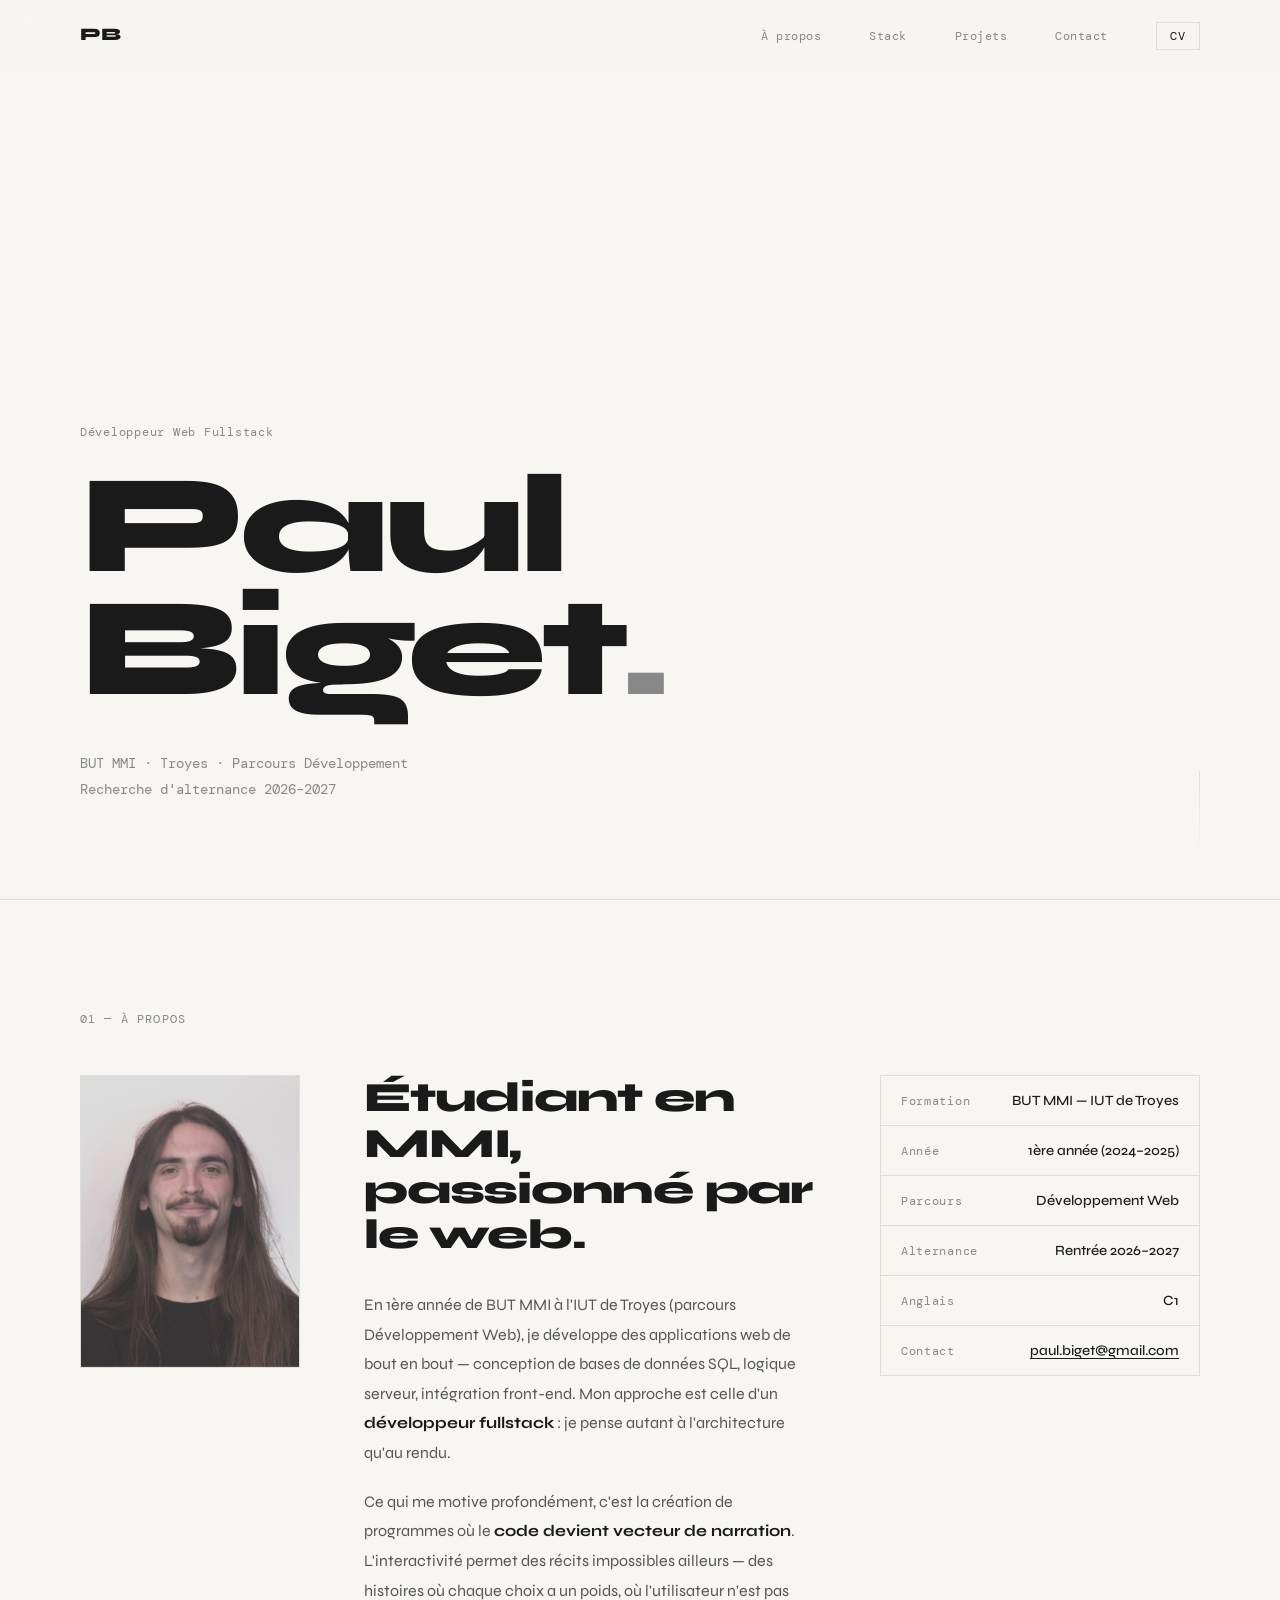
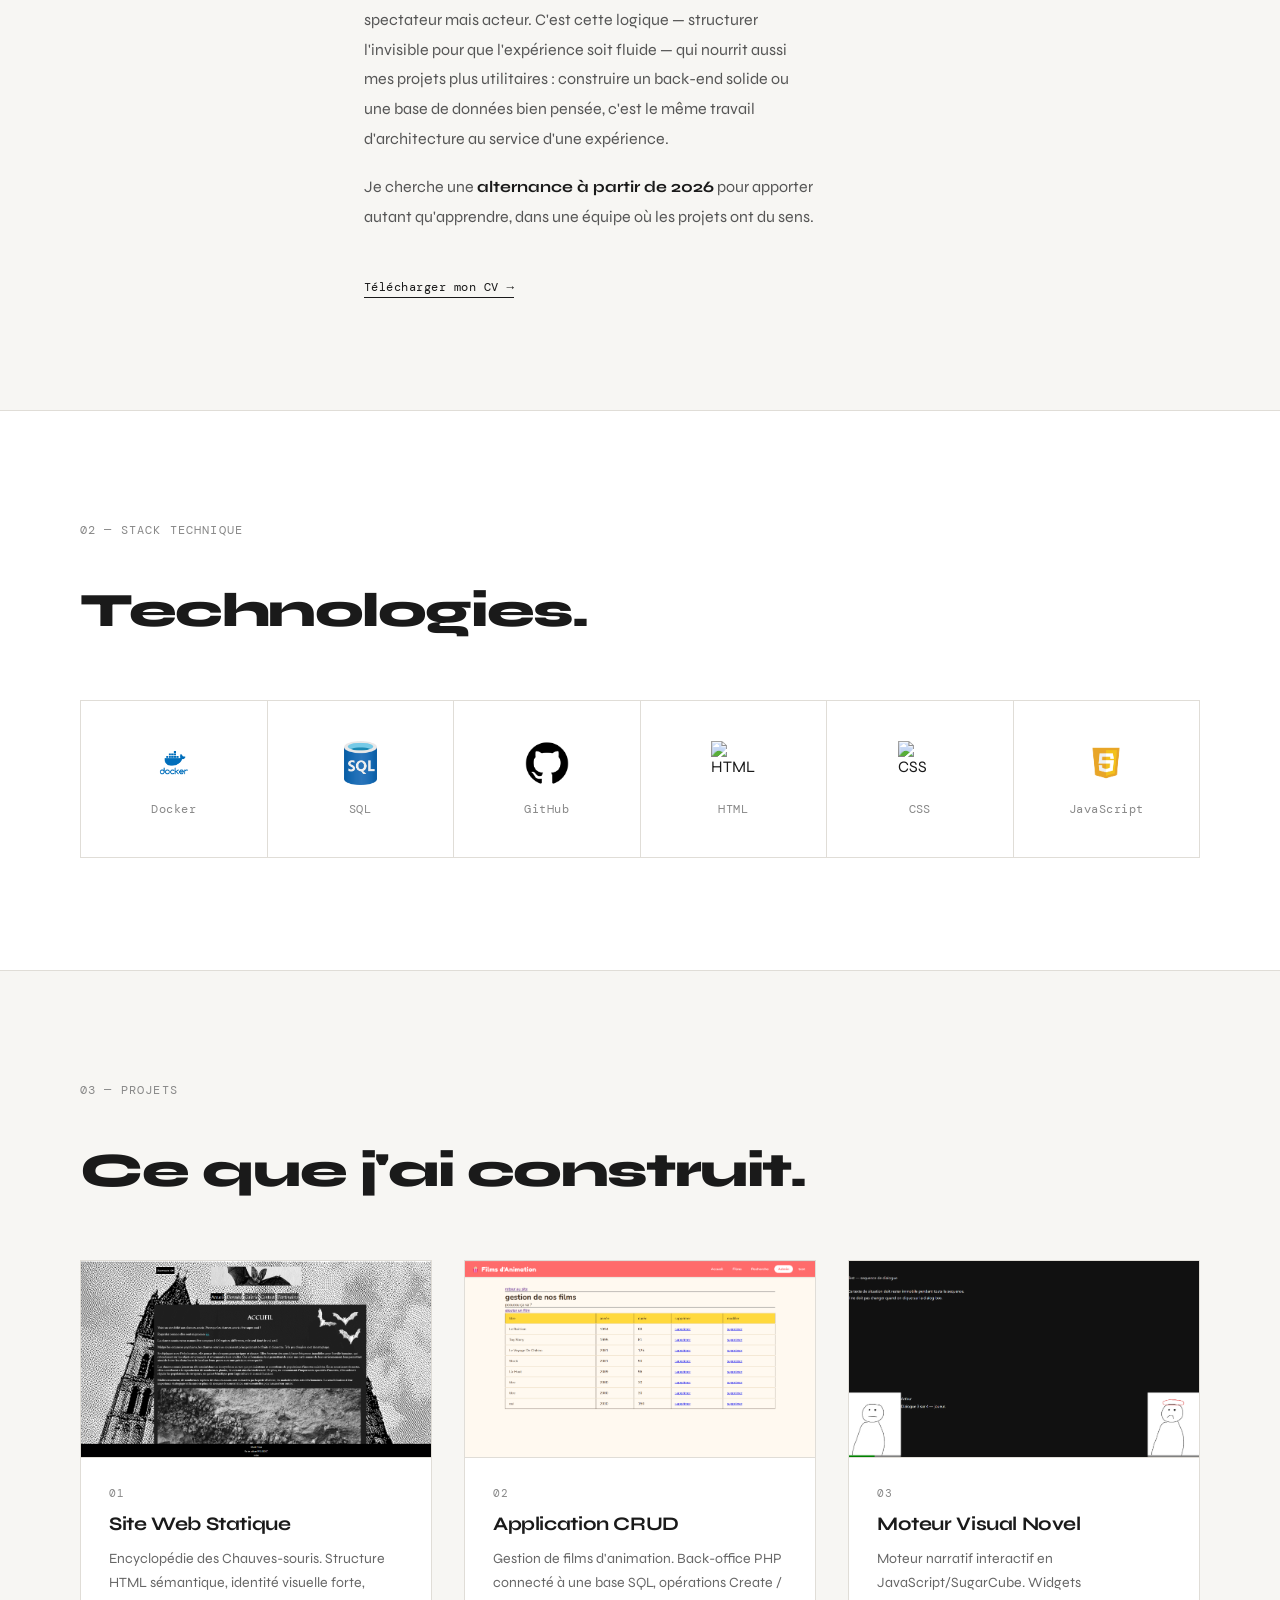
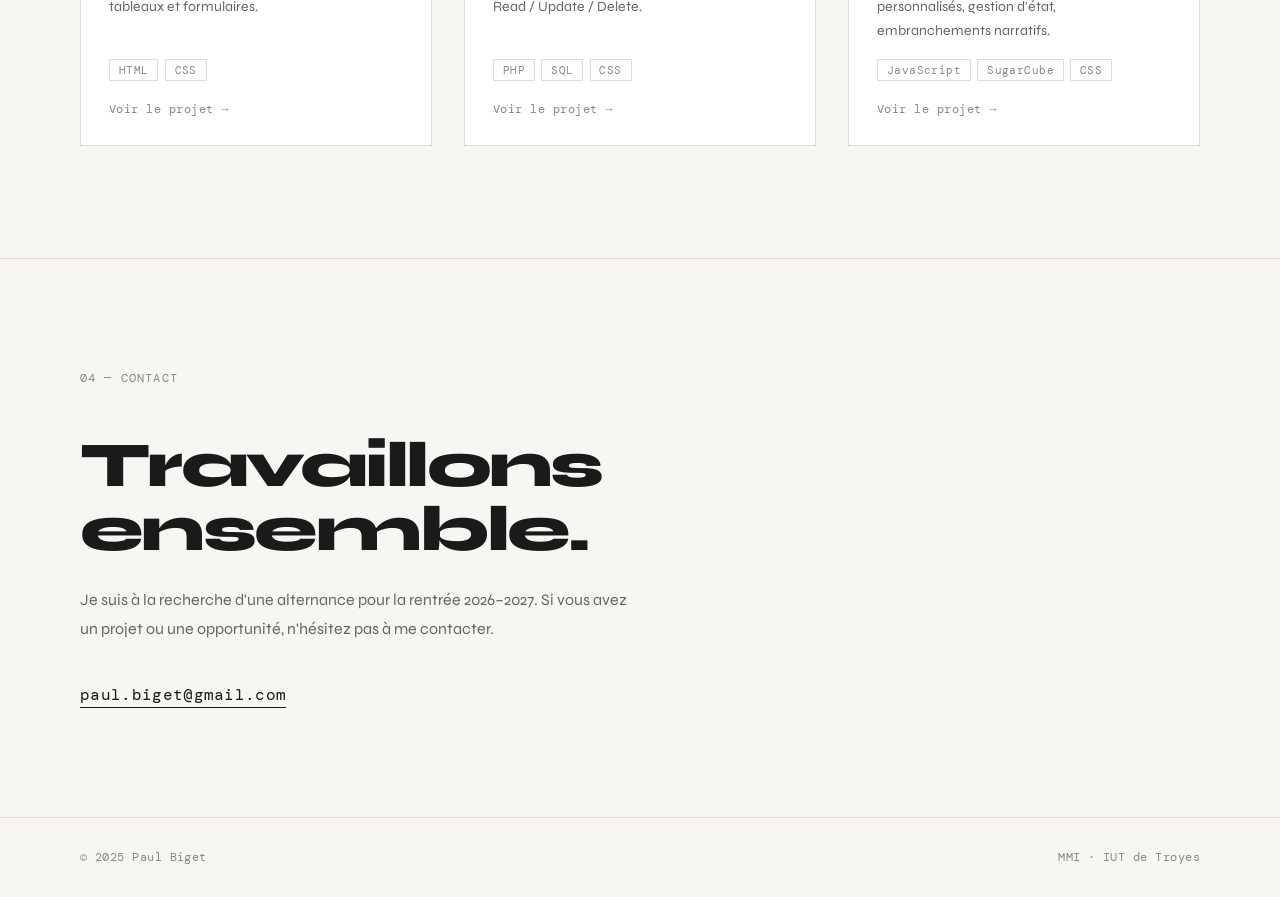
==== index.html @ c31f020d "Add files via upload" ====
<!DOCTYPE html>
<html lang="fr">
<head>
    <meta charset="UTF-8">
    <meta name="viewport" content="width=device-width, initial-scale=1.0">
    <title>Paul Biget — Portfolio</title>
    <link rel="preconnect" href="https://fonts.googleapis.com">
    <link href="https://fonts.googleapis.com/css2?family=Syne:wght@400;600;700;800&family=DM+Mono:wght@300;400&display=swap" rel="stylesheet">
    <link rel="stylesheet" href="style.css">
</head>
<body>

    <!-- NAV -->
    <nav>
        <span class="nav-logo">PB</span>
        <ul>
            <li><a href="#about">À propos</a></li>
            <li><a href="#skills">Stack</a></li>
            <li><a href="#projects">Projets</a></li>
            <li><a href="#contact">Contact</a></li>
            <li><a href="cv.pdf" target="_blank" class="nav-cv">CV</a></li>
        </ul>
    </nav>

    <!-- HERO -->
    <section id="hero">
        <div class="hero-content">
            <p class="hero-tag">Développeur Web Fullstack</p>
            <h1>Paul<br>Biget<span class="dot">.</span></h1>
            <p class="hero-sub">BUT MMI · Troyes · Parcours Développement<br>Recherche d'alternance 2026–2027</p>
        </div>
        <div class="hero-scroll">
            <div class="scroll-line"></div>
        </div>
    </section>

    <!-- ABOUT -->
    <section id="about">
        <div class="section-label">01 — À propos</div>
        <div class="about-grid">

            <div class="about-portrait">
                <img src="img/portrait.jpg" alt="Portrait de Paul Biget">
            </div>

            <div class="about-text">
                <h2>Étudiant en MMI,<br>passionné par le web.</h2>
                <p>En 1ère année de BUT MMI à l'IUT de Troyes (parcours Développement Web), je développe des applications web de bout en bout — conception de bases de données SQL, logique serveur, intégration front-end. Mon approche est celle d'un <strong>développeur fullstack</strong> : je pense autant à l'architecture qu'au rendu.</p>
                <p>Ce qui me motive profondément, c'est la création de programmes où le <strong>code devient vecteur de narration</strong>. L'interactivité permet des récits impossibles ailleurs — des histoires où chaque choix a un poids, où l'utilisateur n'est pas spectateur mais acteur. C'est cette logique — structurer l'invisible pour que l'expérience soit fluide — qui nourrit aussi mes projets plus utilitaires : construire un back-end solide ou une base de données bien pensée, c'est le même travail d'architecture au service d'une expérience.</p>
                <p>Je cherche une <strong>alternance à partir de 2026</strong> pour apporter autant qu'apprendre, dans une équipe où les projets ont du sens.</p>
                <a href="cv.pdf" target="_blank" class="cv-link">Télécharger mon CV →</a>
            </div>

            <div class="about-card">
                <div class="card-line">
                    <span class="label">Formation</span>
                    <span>BUT MMI — IUT de Troyes</span>
                </div>
                <div class="card-line">
                    <span class="label">Année</span>
                    <span>1ère année (2024–2025)</span>
                </div>
                <div class="card-line">
                    <span class="label">Parcours</span>
                    <span>Développement Web</span>
                </div>
                <div class="card-line">
                    <span class="label">Alternance</span>
                    <span>Rentrée 2026–2027</span>
                </div>
                <div class="card-line">
                    <span class="label">Anglais</span>
                    <span>C1</span>
                </div>
                <div class="card-line">
                    <span class="label">Contact</span>
                    <span><a href="mailto:paul.biget@gmail.com">paul.biget@gmail.com</a></span>
                </div>
            </div>

        </div>
    </section>

    <!-- SKILLS -->
    <section id="skills">
        <div class="section-label">02 — Stack technique</div>
        <h2>Technologies.</h2>
        <div class="skills-grid">
            <div class="skill-item">
                <div class="skill-logo"><img src="img/docker.png" alt="Docker"></div>
                <span class="skill-name">Docker</span>
            </div>
            <div class="skill-item">
                <div class="skill-logo"><img src="img/sql.png" alt="SQL"></div>
                <span class="skill-name">SQL</span>
            </div>
            <div class="skill-item">
                <div class="skill-logo"><img src="img/github.png" alt="GitHub"></div>
                <span class="skill-name">GitHub</span>
            </div>
            <div class="skill-item">
                <div class="skill-logo"><img src="img/html.png" alt="HTML"></div>
                <span class="skill-name">HTML</span>
            </div>
            <div class="skill-item">
                <div class="skill-logo"><img src="img/css.png" alt="CSS"></div>
                <span class="skill-name">CSS</span>
            </div>
            <div class="skill-item">
                <div class="skill-logo"><img src="img/javascript.png" alt="JavaScript"></div>
                <span class="skill-name">JavaScript</span>
            </div>
        </div>
    </section>

    <!-- PROJECTS -->
    <section id="projects">
        <div class="section-label">03 — Projets</div>
        <h2>Ce que j'ai construit.</h2>
        <div class="projects-grid">

            <a href="projet1.html" class="project-card">
                <div class="project-img">
                    <img src="img/projet1.png" alt="Aperçu Projet 1">
                </div>
                <div class="project-body">
                    <span class="project-num">01</span>
                    <h3>Site Web Statique</h3>
                    <p>Encyclopédie des Chauves-souris. Structure HTML sémantique, identité visuelle forte, tableaux et formulaires.</p>
                    <div class="project-tags">
                        <span>HTML</span><span>CSS</span>
                    </div>
                    <span class="project-link">Voir le projet →</span>
                </div>
            </a>

            <a href="projet2.html" class="project-card">
                <div class="project-img">
                    <img src="img/projet2.png" alt="Aperçu Projet 2">
                </div>
                <div class="project-body">
                    <span class="project-num">02</span>
                    <h3>Application CRUD</h3>
                    <p>Gestion de films d'animation. Back-office PHP connecté à une base SQL, opérations Create / Read / Update / Delete.</p>
                    <div class="project-tags">
                        <span>PHP</span><span>SQL</span><span>CSS</span>
                    </div>
                    <span class="project-link">Voir le projet →</span>
                </div>
            </a>

            <a href="projet3.html" class="project-card">
                <div class="project-img">
                    <img src="img/projet3.png" alt="Aperçu Projet 3">
                </div>
                <div class="project-body">
                    <span class="project-num">03</span>
                    <h3>Moteur Visual Novel</h3>
                    <p>Moteur narratif interactif en JavaScript/SugarCube. Widgets personnalisés, gestion d'état, embranchements narratifs.</p>
                    <div class="project-tags">
                        <span>JavaScript</span><span>SugarCube</span><span>CSS</span>
                    </div>
                    <span class="project-link">Voir le projet →</span>
                </div>
            </a>

        </div>
    </section>

    <!-- CONTACT -->
    <section id="contact">
        <div class="section-label">04 — Contact</div>
        <div class="contact-inner">
            <h2>Travaillons<br>ensemble.</h2>
            <p>Je suis à la recherche d'une alternance pour la rentrée 2026–2027. Si vous avez un projet ou une opportunité, n'hésitez pas à me contacter.</p>
            <a href="mailto:paul.biget@gmail.com" class="contact-link">paul.biget@gmail.com</a>
        </div>
    </section>

    <!-- FOOTER -->
    <footer>
        <span>© 2025 Paul Biget</span>
        <span>MMI · IUT de Troyes</span>
    </footer>

    <script src="script.js"></script>
</body>
</html>
---- style.css ----
/* ===== RESET & VARIABLES ===== */
*, *::before, *::after { box-sizing: border-box; margin: 0; padding: 0; }

:root {
    --bg: #f7f6f3;
    --surface: #fff;
    --border: #e0ddd7;
    --text: #1a1a1a;
    --muted: #888;
    --accent: #1a1a1a;
    --font-head: 'Syne', sans-serif;
    --font-mono: 'DM Mono', monospace;
    --ease: cubic-bezier(0.16, 1, 0.3, 1);
}

html {
    font-family: var(--font-head);
    background-color: var(--bg);
    color: var(--text);
    scroll-behavior: smooth;
}

body { overflow-x: hidden; }

/* ===== NAV ===== */
nav {
    position: fixed; top: 0; left: 0; right: 0; z-index: 100;
    display: flex; align-items: center; justify-content: space-between;
    padding: 1.5rem 5rem;
    background: rgba(247, 246, 243, 0.9);
    backdrop-filter: blur(12px);
    border-bottom: 1px solid transparent;
    transition: border-color 0.4s;
}
nav.scrolled { border-color: var(--border); }

.nav-logo {
    font-family: var(--font-head);
    font-weight: 800;
    font-size: 1.1rem;
    letter-spacing: -0.01em;
    color: var(--text);
}
nav ul { list-style: none; display: flex; gap: 3rem; align-items: center; }
nav ul a {
    font-family: var(--font-mono);
    font-size: 0.78rem;
    color: var(--muted);
    text-decoration: none;
    letter-spacing: 0.04em;
    transition: color 0.2s;
}
nav ul a:hover { color: var(--text); }

/* ===== HERO ===== */
#hero {
    min-height: 100vh;
    display: flex; align-items: flex-end;
    padding: 0 5rem 6rem;
    position: relative;
    border-bottom: 1px solid var(--border);
}
.hero-content { max-width: 800px; }

.hero-tag {
    font-family: var(--font-mono); font-size: 0.78rem;
    color: var(--muted); letter-spacing: 0.06em;
    margin-bottom: 1.5rem; display: block;
    opacity: 0; transform: translateY(12px);
    animation: reveal 0.7s var(--ease) 0.2s forwards;
}

h1 {
    font-size: clamp(4.5rem, 11vw, 9rem);
    font-weight: 800;
    line-height: 0.88;
    letter-spacing: -0.04em;
    margin-bottom: 2.5rem;
    opacity: 0; transform: translateY(20px);
    animation: reveal 0.9s var(--ease) 0.35s forwards;
}
.dot { color: var(--muted); }

.hero-sub {
    font-family: var(--font-mono); font-size: 0.85rem;
    color: var(--muted); line-height: 1.9;
    opacity: 0; transform: translateY(12px);
    animation: reveal 0.7s var(--ease) 0.6s forwards;
}

@keyframes reveal {
    to { opacity: 1; transform: translateY(0); }
}

.hero-scroll {
    position: absolute; bottom: 3rem; right: 5rem;
    opacity: 0; animation: reveal 1s var(--ease) 1.2s forwards;
}
.scroll-line {
    width: 1px; height: 80px;
    background: linear-gradient(to bottom, var(--border), transparent);
    animation: scrollDown 2.5s ease-in-out infinite;
}
@keyframes scrollDown {
    0% { transform: scaleY(0); transform-origin: top; }
    50% { transform: scaleY(1); transform-origin: top; }
    51% { transform: scaleY(1); transform-origin: bottom; }
    100% { transform: scaleY(0); transform-origin: bottom; }
}

/* ===== SECTIONS COMMON ===== */
section { padding: 7rem 5rem; }
.section-label {
    font-family: var(--font-mono); font-size: 0.72rem;
    color: var(--muted); letter-spacing: 0.1em;
    text-transform: uppercase; margin-bottom: 3rem;
    display: block;
}
section > h2 {
    font-size: clamp(2rem, 4vw, 3rem);
    font-weight: 800; letter-spacing: -0.03em;
    line-height: 1.05; margin-bottom: 4rem;
    color: var(--text);
}

/* ===== ABOUT ===== */
#about { border-bottom: 1px solid var(--border); }
.about-grid {
    display: grid; grid-template-columns: 1.2fr 0.8fr; gap: 6rem; align-items: start;
}
.about-text h2 {
    font-size: clamp(1.8rem, 3.5vw, 2.6rem);
    font-weight: 800; letter-spacing: -0.03em;
    line-height: 1.1; margin-bottom: 2rem;
}
.about-text p {
    color: #555; line-height: 1.85; font-size: 1rem;
    margin-bottom: 1.2rem;
}
.about-text strong { color: var(--text); font-weight: 700; }

.about-card { border: 1px solid var(--border); }
.card-line {
    display: flex; justify-content: space-between; align-items: baseline;
    padding: 1rem 1.25rem;
    border-bottom: 1px solid var(--border);
    font-size: 0.88rem; gap: 1rem;
}
.card-line:last-child { border-bottom: none; }
.card-line .label {
    font-family: var(--font-mono); font-size: 0.72rem;
    color: var(--muted); letter-spacing: 0.06em;
    white-space: nowrap; flex-shrink: 0;
}
.card-line span:last-child { color: var(--text); font-weight: 500; text-align: right; }

/* ===== SKILLS ===== */
#skills { background: var(--surface); border-bottom: 1px solid var(--border); }
.skills-grid {
    display: grid;
    grid-template-columns: repeat(6, 1fr);
    gap: 1px;
    border: 1px solid var(--border);
    background: var(--border);
}
.skill-item {
    display: flex; flex-direction: column; align-items: center;
    gap: 1rem; padding: 2.5rem 1.5rem;
    background: var(--surface);
    transition: background 0.2s;
}
.skill-item:hover { background: var(--bg); }
.skill-logo {
    width: 44px; height: 44px;
    display: flex; align-items: center; justify-content: center;
}
.skill-logo img { width: 100%; height: 100%; object-fit: contain; }
.logo-placeholder {
    width: 44px; height: 44px;
    border: 1px dashed var(--border);
    display: flex; align-items: center; justify-content: center;
    font-family: var(--font-mono); font-size: 0.6rem;
    color: var(--muted); letter-spacing: 0.05em;
}
.skill-name {
    font-family: var(--font-mono); font-size: 0.75rem;
    color: var(--muted); letter-spacing: 0.04em;
}

/* ===== PROJECTS ===== */
#projects { border-bottom: 1px solid var(--border); }
.projects-grid {
    display: grid; grid-template-columns: repeat(3, 1fr);
    gap: 2rem;
}
.project-card {
    display: flex; flex-direction: column;
    border: 1px solid var(--border);
    text-decoration: none; color: inherit;
    background: var(--surface);
    transition: border-color 0.25s, transform 0.3s var(--ease);
}
.project-card:hover {
    border-color: var(--text);
    transform: translateY(-3px);
}

.project-img {
    width: 100%; aspect-ratio: 16/9;
    overflow: hidden; background: var(--bg);
    border-bottom: 1px solid var(--border);
    position: relative;
}
.project-img img {
    width: 100%; height: 100%; object-fit: cover;
    display: block;
    transition: transform 0.4s var(--ease);
}
.project-card:hover .project-img img { transform: scale(1.03); }

/* Placeholder visible uniquement si l'image n'existe pas */
.img-placeholder {
    position: absolute; inset: 0;
    display: flex; align-items: center; justify-content: center;
    font-family: var(--font-mono); font-size: 0.72rem;
    color: var(--muted); letter-spacing: 0.08em;
    border: 1px dashed var(--border);
}
.project-img img ~ .img-placeholder { display: none; }
.project-img img:not([src]), .project-img img[src=""] { display: none; }

.project-body {
    padding: 1.75rem;
    display: flex; flex-direction: column; gap: 0.75rem; flex: 1;
}
.project-num {
    font-family: var(--font-mono); font-size: 0.7rem;
    color: var(--muted); letter-spacing: 0.08em;
}
.project-body h3 {
    font-size: 1.2rem; font-weight: 700;
    letter-spacing: -0.02em; line-height: 1.2;
}
.project-body p {
    color: #666; font-size: 0.88rem; line-height: 1.7; flex: 1;
}
.project-tags {
    display: flex; gap: 0.4rem; flex-wrap: wrap;
    margin-top: 0.25rem;
}
.project-tags span {
    font-family: var(--font-mono); font-size: 0.68rem;
    color: var(--muted); border: 1px solid var(--border);
    padding: 0.2rem 0.55rem; letter-spacing: 0.04em;
}
.project-link {
    font-family: var(--font-mono); font-size: 0.75rem;
    color: var(--muted); letter-spacing: 0.04em;
    margin-top: 0.5rem;
    transition: color 0.2s;
}
.project-card:hover .project-link { color: var(--text); }

/* ===== CONTACT ===== */
#contact { border-bottom: 1px solid var(--border); }
.contact-inner { max-width: 560px; }
.contact-inner h2 {
    font-size: clamp(2.5rem, 5vw, 4rem);
    font-weight: 800; letter-spacing: -0.04em;
    line-height: 1; margin-bottom: 1.5rem;
}
#contact p {
    color: #666; line-height: 1.8; font-size: 1rem;
    margin-bottom: 2.5rem;
}
.contact-link {
    font-family: var(--font-mono);
    font-size: 1rem;
    color: var(--text);
    text-decoration: none;
    border-bottom: 1px solid var(--text);
    padding-bottom: 2px;
    transition: opacity 0.2s;
    letter-spacing: 0.02em;
}
.contact-link:hover { opacity: 0.5; }

/* ===== FOOTER ===== */
footer {
    padding: 2rem 5rem;
    display: flex; justify-content: space-between; align-items: center;
    color: var(--muted);
    font-family: var(--font-mono); font-size: 0.72rem;
    letter-spacing: 0.04em;
}

/* ===== RESPONSIVE ===== */
@media (max-width: 1100px) {
    .skills-grid { grid-template-columns: repeat(3, 1fr); }
    .projects-grid { grid-template-columns: repeat(2, 1fr); }
}
@media (max-width: 800px) {
    nav { padding: 1.2rem 2rem; }
    nav ul { gap: 2rem; }
    section, #hero, footer { padding-left: 2rem; padding-right: 2rem; }
    #hero { padding-bottom: 4rem; }
    .hero-scroll { right: 2rem; }
    .about-grid { grid-template-columns: 1fr; gap: 3rem; }
    .projects-grid { grid-template-columns: 1fr; }
    .skills-grid { grid-template-columns: repeat(2, 1fr); }
}
@media (max-width: 500px) {
    nav ul li:not(:last-child) { display: none; }
    .skills-grid { grid-template-columns: repeat(3, 1fr); }
}


.img-caption {
    font-family: var(--font-mono);
    font-size: 0.75rem;
    color: var(--muted);
    margin-top: 1rem;
    line-height: 1.5;
    border-left: 1px solid var(--border);
    padding-left: 1rem;
}

.gallery-item {
    margin-bottom: 4rem;
}

.gallery-item img {
    width: 100%;
    display: block;
    border: 1px solid var(--border);
}

/* ===== PROJECT PAGES SPECIFIC (Grille de Détails 2x2) ===== */
.project-page nav {
    background: var(--bg);
}

.project-header {
    padding: 12rem 5rem 4rem;
    max-width: 1200px;
    margin: 0 auto;
}

.project-meta {
    display: flex;
    gap: 4rem;
    margin-top: 3rem;
    border-top: 1px solid var(--border);
    padding-top: 2rem;
}

.meta-item {
    display: flex;
    flex-direction: column;
    gap: 0.5rem;
}

.meta-item .label {
    font-family: var(--font-mono);
    font-size: 0.7rem;
    color: var(--muted);
    text-transform: uppercase;
}

.meta-item span:not(.label) {
    font-size: 0.9rem;
    font-weight: 600;
}

.meta-item a {
    color: var(--text);
    text-decoration: underline;
}

/* --- Section Image Principale (Pleine Largeur du Conteneur) --- */
.project-hero-img-container {
    padding: 0 5rem;
    margin-bottom: 8rem;
    max-width: 1200px;
    margin-left: auto;
    margin-right: auto;
}

.project-hero-img {
    width: 100%;
    border: 1px solid var(--border);
    overflow: hidden;
    position: relative; /* Pour l'overlay */
}

.project-hero-img img {
    width: 100%;
    display: block;
    transition: transform 0.6s var(--ease);
}

/* Effet au survol (Hero) */
.img-overlay {
    position: absolute;
    inset: 0;
    background: rgba(0, 0, 0, 0.7);
    display: flex;
    align-items: center;
    justify-content: center;
    opacity: 0;
    transition: opacity 0.4s var(--ease);
}

.project-hero-img:hover img {
    transform: scale(1.05);
}

.project-hero-img:hover .img-overlay {
    opacity: 1;
}

.overlay-text {
    font-family: var(--font-mono);
    font-size: 0.9rem;
    color: white;
    letter-spacing: 0.05em;
    transform: translateY(10px);
    transition: transform 0.4s var(--ease) 0.1s;
}

.project-hero-img:hover .overlay-text {
    transform: translateY(0);
}

/* --- Section Détails (Grille 2 Colonnes pour Texte + Galerie) --- */
.project-details {
    padding: 0 5rem 10rem;
    max-width: 1200px;
    margin: 0 auto;
}

.details-grid {
    display: grid;
    grid-template-columns: 1fr 2fr; /* Texte à 1/3, Galerie à 2/3 pour la grille d'images */
    gap: 8rem;
    align-items: start;
}

/* Ajustements pour le texte */
.details-text h2 {
    font-size: 1.5rem;
    margin-bottom: 1.5rem;
    margin-top: 0;
}

.details-text p {
    color: #555;
    line-height: 1.8;
    margin-bottom: 2rem;
}

/* --- La Galerie de Détails (Grille 2x2) --- */
.details-gallery {
    display: grid;
    grid-template-columns: repeat(2, 1fr); /* 2 colonnes égales */
    grid-template-rows: repeat(2, auto); /* 2 lignes auto */
    gap: 3rem; /* Espace entre les images de la grille */
}

.gallery-item {
    width: 100%;
}

.gallery-item img {
    width: 100%;
    border: 1px solid var(--border);
    display: block;
}

/* Légendes communes */
.img-caption {
    font-family: var(--font-mono);
    font-size: 0.75rem;
    color: var(--muted);
    line-height: 1.5;
    margin-top: 1rem;
    padding-left: 1rem;
    border-left: 1px solid var(--border);}

/* ===== LIGHTBOX ===== */
#lightbox {
    position: fixed; inset: 0; z-index: 1000;
    background: rgba(15, 15, 15, 0.92);
    backdrop-filter: blur(8px);
    display: flex; align-items: center; justify-content: center;
    opacity: 0; pointer-events: none;
    transition: opacity 0.3s ease;
}
#lightbox.active {
    opacity: 1; pointer-events: all;
}
.lb-inner {
    max-width: min(90vw, 1000px);
    width: 100%;
    transform: translateY(16px);
    transition: transform 0.35s cubic-bezier(0.16, 1, 0.3, 1);
}
#lightbox.active .lb-inner {
    transform: translateY(0);
}
.lb-img {
    width: 100%; display: block;
    border: 1px solid rgba(255,255,255,0.1);
    max-height: 80vh; object-fit: contain;
}
.lb-caption {
    font-family: var(--font-mono);
    font-size: 0.75rem;
    color: rgba(255,255,255,0.5);
    line-height: 1.6;
    margin-top: 1.25rem;
    padding-left: 1rem;
    border-left: 1px solid rgba(255,255,255,0.15);
}
.lb-caption strong { color: rgba(255,255,255,0.85); }
.lb-close {
    position: fixed; top: 1.75rem; right: 2rem;
    background: none; border: none;
    color: rgba(255,255,255,0.5);
    font-size: 1.1rem; cursor: pointer;
    font-family: var(--font-mono);
    transition: color 0.2s;
    line-height: 1;
}
.lb-close:hover { color: #fff; }


/* ===== PORTRAIT & ABOUT UPDATED ===== */
.about-grid {
    display: grid;
    grid-template-columns: 220px 1fr 320px;
    grid-template-rows: auto;
    gap: 4rem;
    align-items: start;
}
.about-portrait {
    grid-column: 1;
    grid-row: 1;
    position: sticky;
    top: 6rem;
}
.about-portrait img {
    width: 100%;
    aspect-ratio: 3/4;
    object-fit: cover;
    object-position: top;
    filter: grayscale(20%);
    border: 1px solid var(--border);
    display: block;
}
.about-text {
    grid-column: 2;
    grid-row: 1;
}
.about-card {
    grid-column: 3;
    grid-row: 1;
}
.about-card a {
    color: var(--text);
    text-decoration: underline;
    text-underline-offset: 3px;
}

/* Lien CV dans le texte */
.cv-link {
    display: inline-block;
    margin-top: 1.75rem;
    font-family: var(--font-mono);
    font-size: 0.78rem;
    color: var(--text);
    text-decoration: none;
    border-bottom: 1px solid var(--text);
    padding-bottom: 2px;
    letter-spacing: 0.04em;
    transition: opacity 0.2s;
}
.cv-link:hover { opacity: 0.45; }

/* Lien CV dans la nav */
.nav-cv {
    border: 1px solid var(--border);
    padding: 0.3rem 0.85rem;
    color: var(--text) !important;
    transition: border-color 0.2s, color 0.2s;
}
.nav-cv:hover { border-color: var(--text); }

/* ===== RESPONSIVE ABOUT ===== */
@media (max-width: 1100px) {
    .about-grid {
        grid-template-columns: 180px 1fr;
        grid-template-rows: auto auto;
    }
    .about-portrait { grid-column: 1; grid-row: 1; position: static; }
    .about-text     { grid-column: 2; grid-row: 1; }
    .about-card     { grid-column: 1 / -1; grid-row: 2; }
}
@media (max-width: 700px) {
    .about-grid { grid-template-columns: 1fr; }
    .about-portrait { width: 140px; }
    .about-text { grid-column: 1; grid-row: 2; }
    .about-card { grid-row: 3; }
}
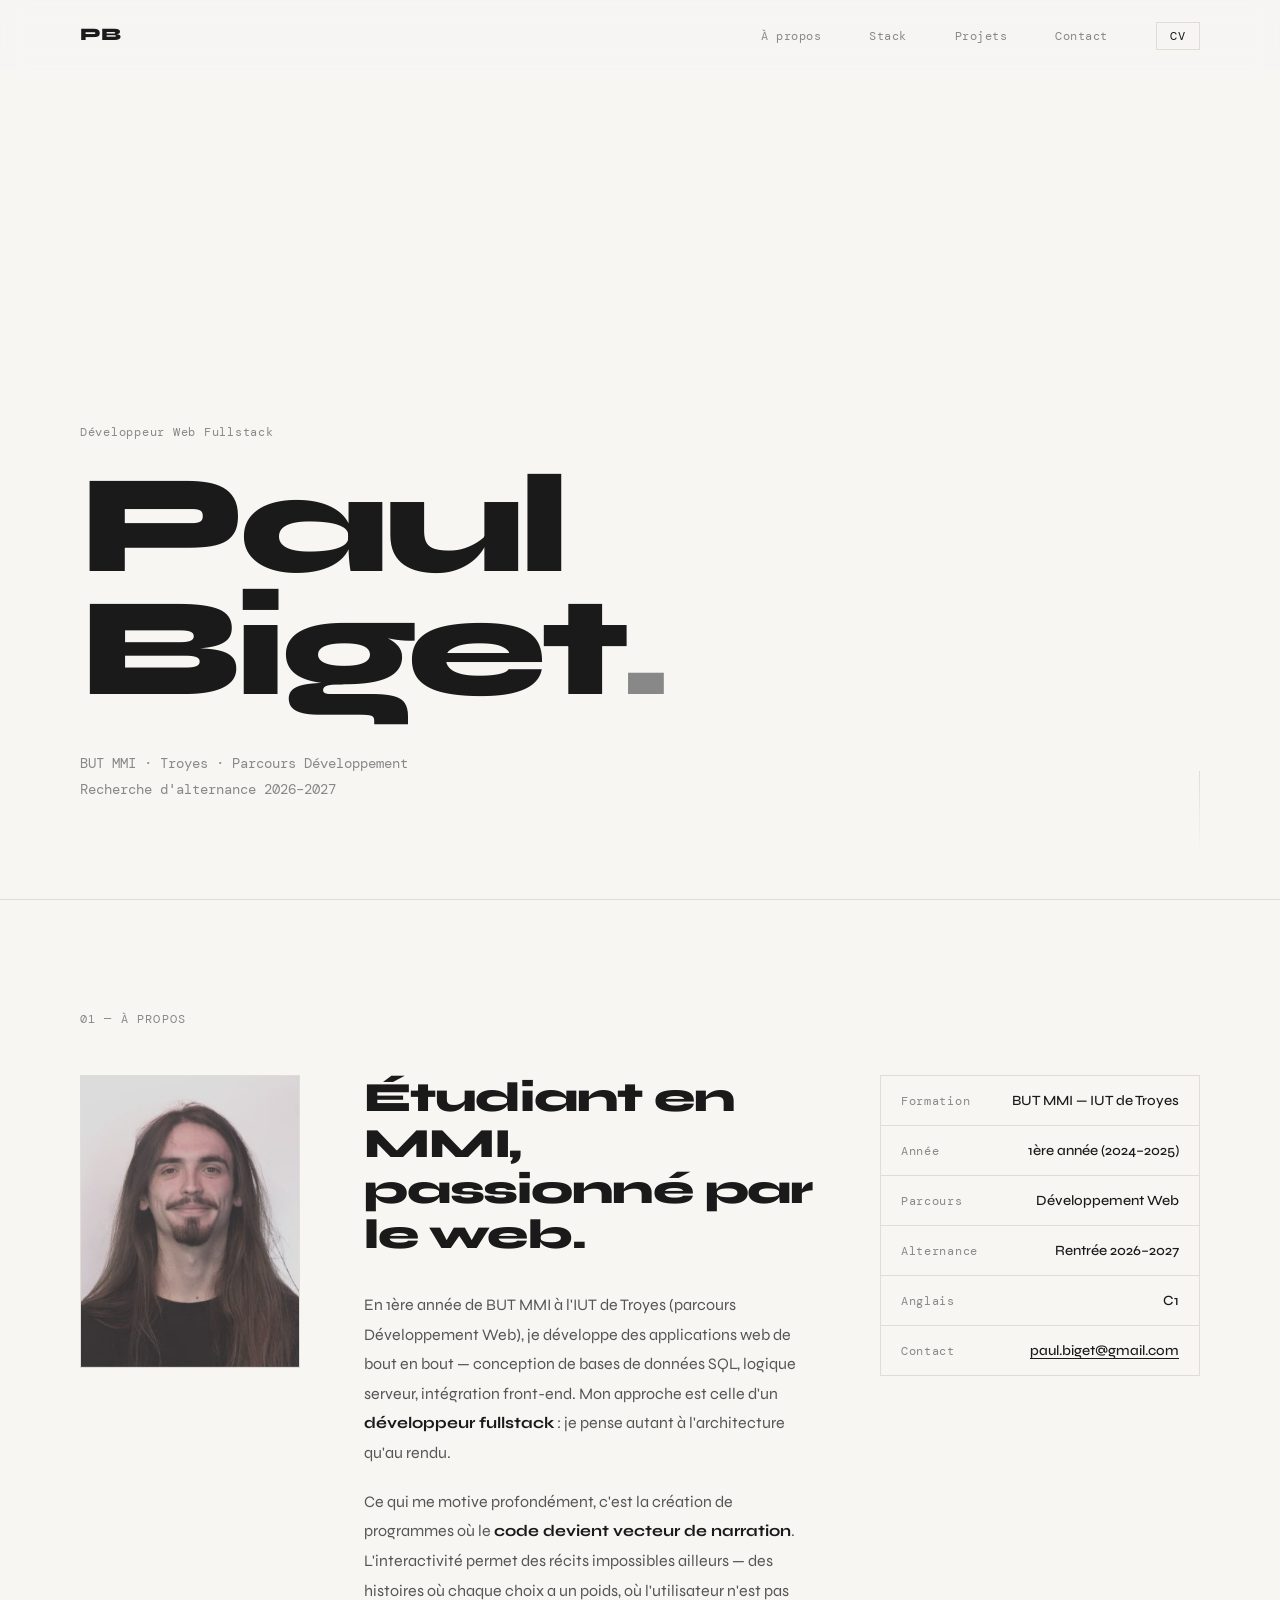
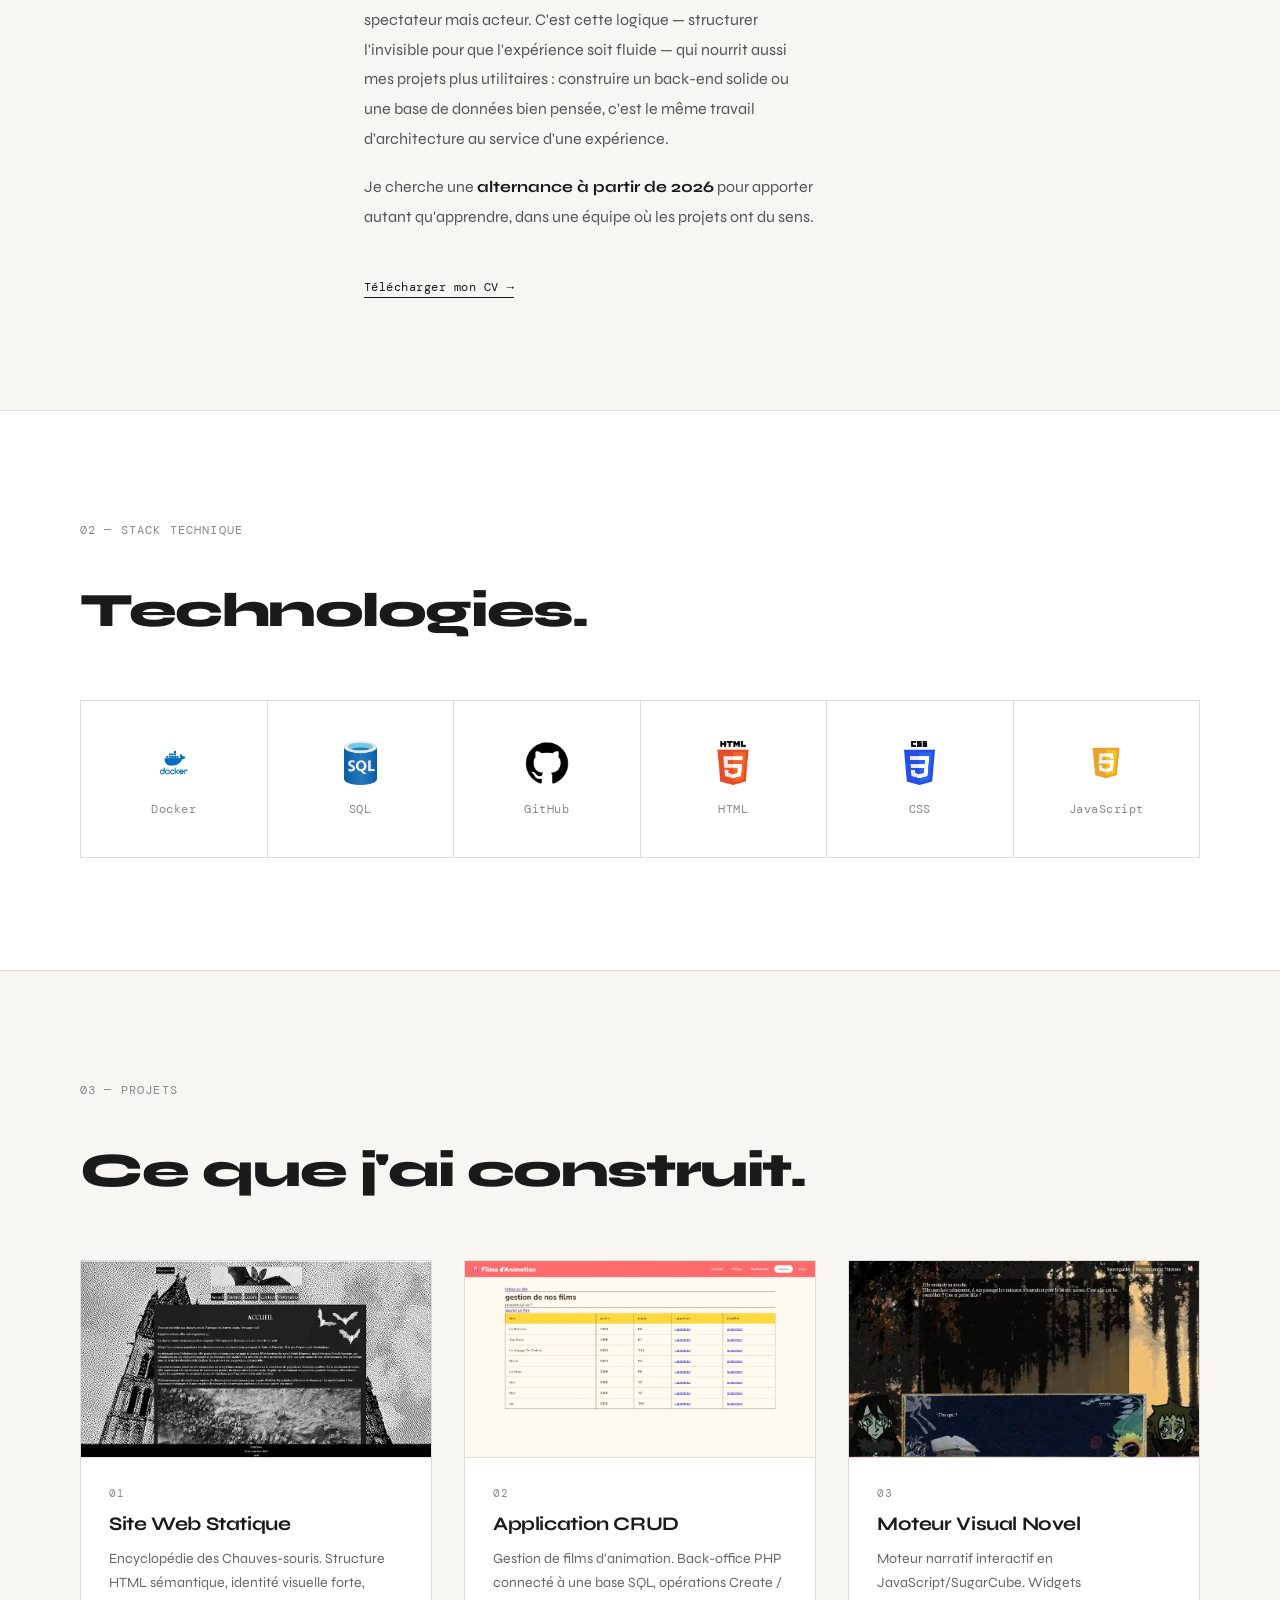
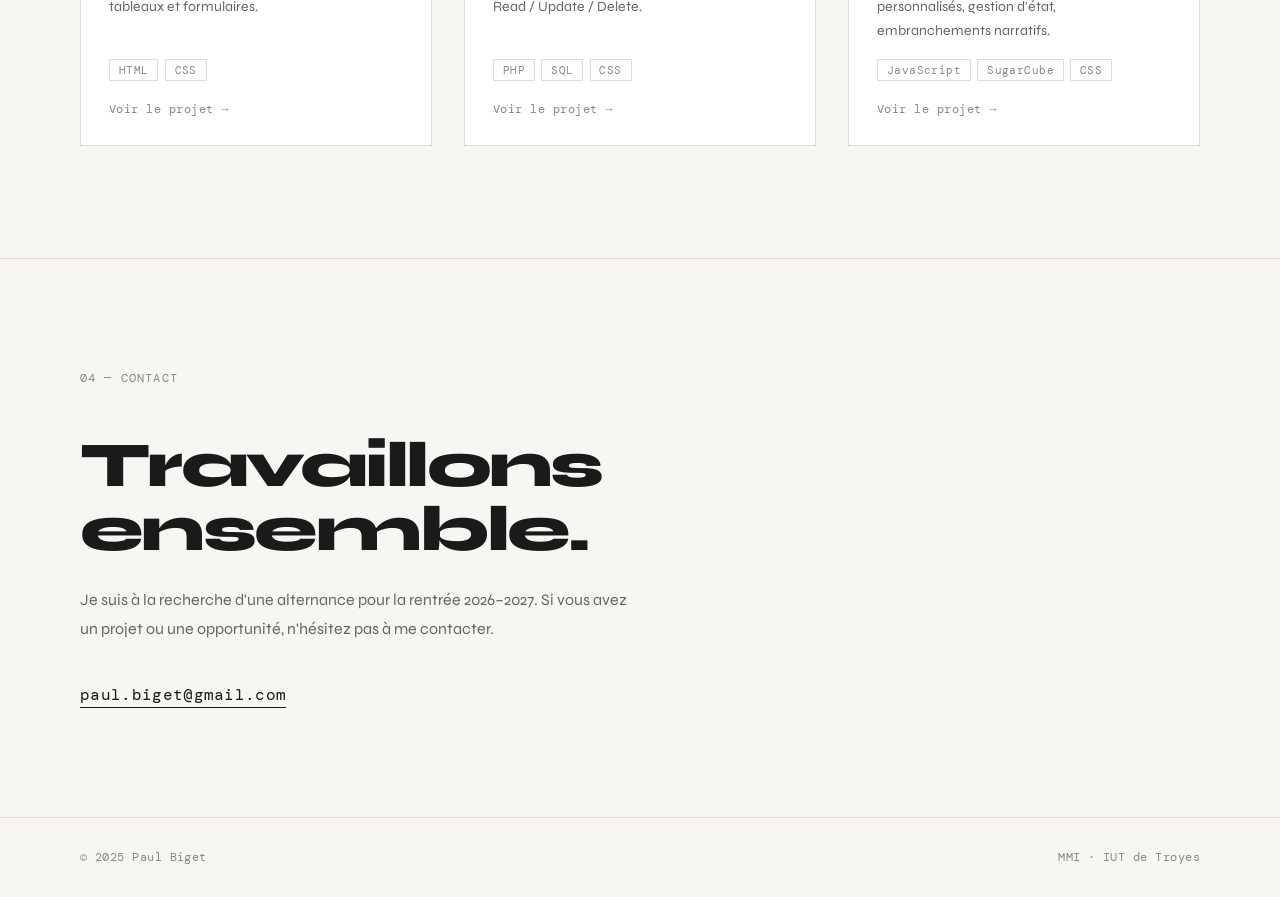
==== commit 97ee9aca: "Add files via upload" ====
--- a/index.html
+++ b/index.html
@@ -40,7 +40,7 @@
         <div class="about-grid">
 
             <div class="about-portrait">
-                <img src="img/portrait.jpg" alt="Portrait de Paul Biget">
+                <img src="img/portrait.webp" alt="Portrait de Paul Biget">
             </div>
 
             <div class="about-text">
@@ -87,27 +87,27 @@
         <h2>Technologies.</h2>
         <div class="skills-grid">
             <div class="skill-item">
-                <div class="skill-logo"><img src="img/docker.png" alt="Docker"></div>
+                <div class="skill-logo"><img src="img/docker.webp" alt="Docker"></div>
                 <span class="skill-name">Docker</span>
             </div>
             <div class="skill-item">
-                <div class="skill-logo"><img src="img/sql.png" alt="SQL"></div>
+                <div class="skill-logo"><img src="img/sql.webp" alt="SQL"></div>
                 <span class="skill-name">SQL</span>
             </div>
             <div class="skill-item">
-                <div class="skill-logo"><img src="img/github.png" alt="GitHub"></div>
+                <div class="skill-logo"><img src="img/github.webp" alt="GitHub"></div>
                 <span class="skill-name">GitHub</span>
             </div>
             <div class="skill-item">
-                <div class="skill-logo"><img src="img/html.png" alt="HTML"></div>
+                <div class="skill-logo"><img src="img/html.webp" alt="HTML"></div>
                 <span class="skill-name">HTML</span>
             </div>
             <div class="skill-item">
-                <div class="skill-logo"><img src="img/css.png" alt="CSS"></div>
+                <div class="skill-logo"><img src="img/css.webp" alt="CSS"></div>
                 <span class="skill-name">CSS</span>
             </div>
             <div class="skill-item">
-                <div class="skill-logo"><img src="img/javascript.png" alt="JavaScript"></div>
+                <div class="skill-logo"><img src="img/javascript.webp" alt="JavaScript"></div>
                 <span class="skill-name">JavaScript</span>
             </div>
         </div>
@@ -121,7 +121,7 @@
 
             <a href="projet1.html" class="project-card">
                 <div class="project-img">
-                    <img src="img/projet1.png" alt="Aperçu Projet 1">
+                    <img src="img/projet1.webp" alt="Aperçu Projet 1">
                 </div>
                 <div class="project-body">
                     <span class="project-num">01</span>
@@ -136,7 +136,7 @@
 
             <a href="projet2.html" class="project-card">
                 <div class="project-img">
-                    <img src="img/projet2.png" alt="Aperçu Projet 2">
+                    <img src="img/projet2.webp" alt="Aperçu Projet 2">
                 </div>
                 <div class="project-body">
                     <span class="project-num">02</span>
@@ -151,7 +151,7 @@
 
             <a href="projet3.html" class="project-card">
                 <div class="project-img">
-                    <img src="img/projet3.png" alt="Aperçu Projet 3">
+                    <img src="img/projet3.webp" alt="Aperçu Projet 3">
                 </div>
                 <div class="project-body">
                     <span class="project-num">03</span>
